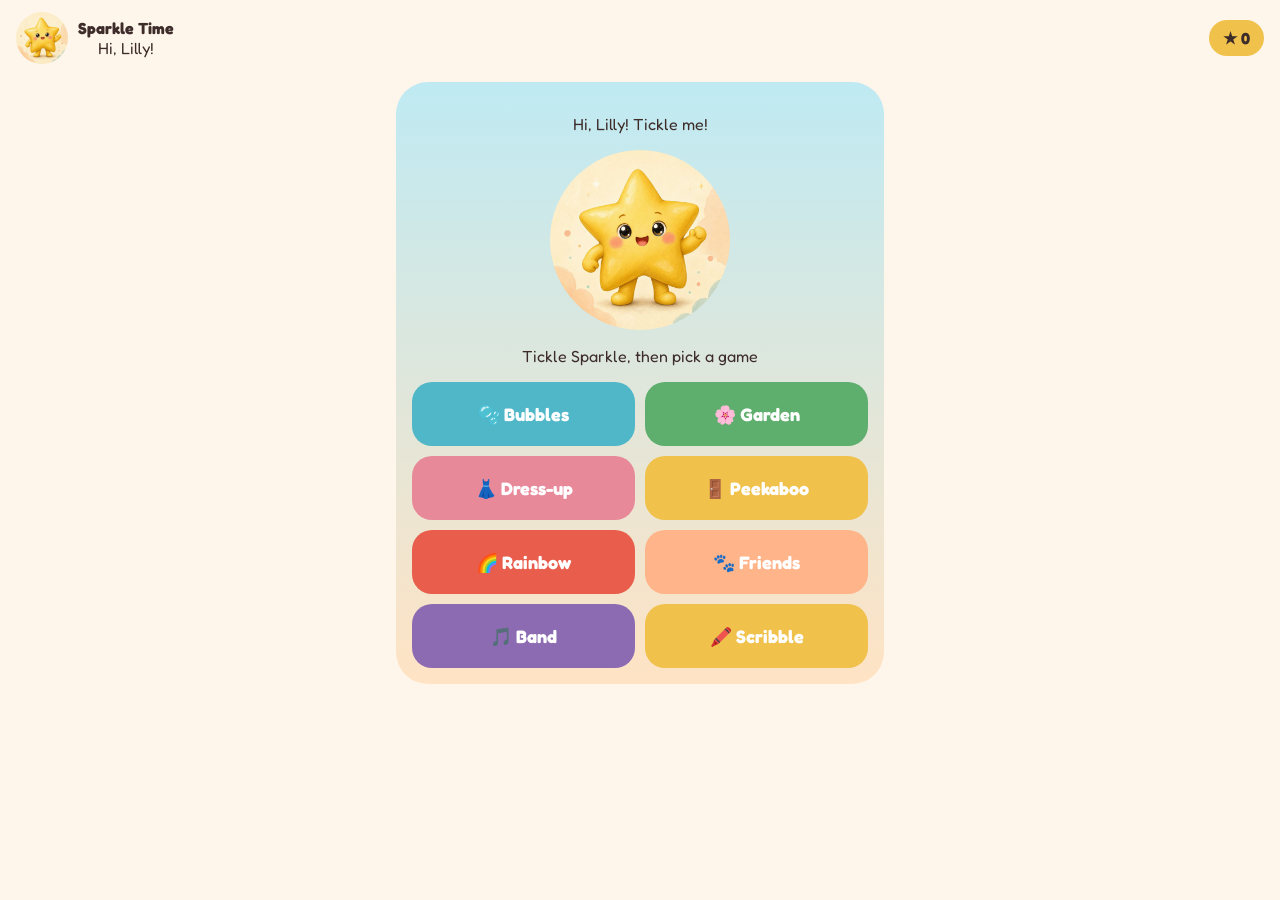
==== index.html @ 411c8e2a "Living playroom: tickle, bubbles, garden, dress-up, peekaboo" ====
<!DOCTYPE html>
<html lang="en">
<head>
  <meta charset="UTF-8" />
  <meta name="viewport" content="width=device-width, initial-scale=1, maximum-scale=1, user-scalable=no, viewport-fit=cover" />
  <meta name="apple-mobile-web-app-capable" content="yes" />
  <meta name="mobile-web-app-capable" content="yes" />
  <meta name="apple-mobile-web-app-title" content="Sparkle Time" />
  <meta name="theme-color" content="#fff6eb" />
  <link rel="apple-touch-icon" href="icon-180.png" />
  <link href="https://fonts.googleapis.com/css2?family=Fredoka:wght@600;700&display=swap" rel="stylesheet" />
  <title>Sparkle Time</title>
  <style>
    :root { --paper:#fff6eb; --ink:#3d2c2a; --muted:#8a6f68; --surface:#fffdf9; --line:#ead6c4; --sun:#f0c14b; --sky:#4fb7c8; --leaf:#5eae6d; --rose:#e8899a; --coral:#e85d4c; }
    * { box-sizing:border-box; -webkit-tap-highlight-color:transparent; }
    html,body { margin:0; min-height:100%; background:var(--paper); color:var(--ink); font-family:Fredoka,ui-rounded,sans-serif; }
    button { cursor:pointer; font:inherit; color:inherit; }
    header { display:flex; justify-content:space-between; align-items:center; padding:max(12px,env(safe-area-inset-top)) 16px 10px; }
    .brand { display:flex; gap:10px; align-items:center; border:0; background:none; padding:0; }
    .brand img { width:52px; height:52px; border-radius:50%; object-fit:cover; }
    .chip { background:var(--sun); border-radius:999px; padding:8px 14px; font-weight:700; }
    .home-btn { width:56px; height:56px; border:0; border-radius:50%; background:var(--sky); color:#fff; font-size:24px; }
    main { padding:8px 16px 28px; max-width:520px; margin:0 auto; }
    .stage { background:linear-gradient(#bfeaf3,#ffe3c4); border-radius:32px; padding:16px; text-align:center; }
    .mascot { width:180px; border-radius:50%; margin:8px auto; display:block; animation:bob 2.4s ease-in-out infinite; }
    .mascot.giggle { animation:giggle .55s ease; }
    .grid { display:grid; grid-template-columns:1fr 1fr; gap:10px; margin-top:12px; }
    .card { border:0; border-radius:20px; min-height:64px; font-weight:700; font-size:18px; color:#fff; }
    .hidden { display:none !important; }
    .bubbles { position:relative; height:62vh; background:linear-gradient(#7ec8e3,#dff4ff); border-radius:28px; overflow:hidden; }
    .bubble { position:absolute; border-radius:50%; border:0; animation:rise 7s linear forwards; }
    .garden { display:grid; grid-template-columns:repeat(3,1fr); gap:10px; background:#7cae5a; padding:14px; border-radius:28px; }
    .dirt { aspect-ratio:1; border:0; border-radius:18px; background:#6a8f42; font-size:40px; }
    .doors { display:grid; grid-template-columns:repeat(3,1fr); gap:10px; }
    .door { min-height:120px; border:0; border-radius:20px; font-weight:800; font-size:28px; background:#8b5a3c; color:#fff; }
    .palette { display:grid; grid-template-columns:repeat(4,1fr); gap:12px; }
    .swatch { aspect-ratio:1; border-radius:50%; border:6px solid #fff; }
    .friends { display:grid; grid-template-columns:repeat(3,1fr); gap:10px; }
    .friend { min-height:88px; border:0; border-radius:20px; font-weight:700; }
    .piano { display:flex; height:150px; gap:4px; }
    .pkey { flex:1; border:0; background:#fff; border-radius:0 0 12px 12px; font-weight:800; }
    .tabs { display:grid; grid-template-columns:repeat(4,1fr); gap:8px; margin-bottom:12px; }
    .tab { border:0; background:#fff; border-radius:14px; padding:10px 4px; font-weight:700; }
    .tab.on { background:var(--ink); color:#fff; }
    .drums { display:grid; grid-template-columns:1fr 1fr; gap:10px; }
    .drum { min-height:90px; border:0; border-radius:999px; font-weight:800; color:#fff; }
    canvas { width:100%; height:280px; background:#fff; border-radius:24px; touch-action:none; }
    .crayons { display:flex; flex-wrap:wrap; gap:8px; justify-content:center; margin-bottom:10px; }
    .crayon { width:40px; height:40px; border-radius:50%; border:4px solid #fff; }
    .row { display:flex; justify-content:center; gap:10px; margin-top:12px; }
    .btn { background:var(--ink); color:#fff; border:0; border-radius:16px; padding:12px 18px; font-weight:700; }
    .sheet { position:fixed; inset:0; background:#3d2c2a66; display:flex; align-items:flex-end; padding:16px; }
    .panel { background:#fff; border-radius:24px; padding:20px; width:100%; }
    @keyframes bob { 50% { transform:translateY(-10px); } }
    @keyframes giggle { 25% { transform:rotate(-8deg) scale(1.06);} 75% { transform:rotate(8deg) scale(1.06);} }
    @keyframes rise { to { transform:translateY(-70vh); opacity:.2; } }
  </style>
</head>
<body>
  <header>
    <button class="brand" id="mascotBtn"><img src="art/mascot.jpg" alt=""><div><b>Sparkle Time</b><div id="hello">Hi, Lilly!</div></div></button>
    <div style="display:flex;gap:8px;align-items:center">
      <div class="chip">★ <span id="stars">0</span></div>
      <button class="home-btn" id="homeBtn" hidden>⌂</button>
    </div>
  </header>
  <main>
    <section id="home"></section>
    <section id="play" class="hidden"><h1 id="playTitle"></h1><div id="playBody"></div></section>
  </main>
  <div id="sheet" class="sheet hidden"><div class="panel"><h2>Grown-ups</h2><label>Name<input id="nameIn" value="Lilly" /></label><label style="display:flex;justify-content:space-between;margin:12px 0">Voice <input id="voiceIn" type="checkbox" checked></label><button class="btn" id="closeSheet">Done</button></div></div>
<script>
const store = JSON.parse(localStorage.getItem("sparkle-fun")||'{"stars":0,"name":"Lilly","voice":true,"awarded":[]}');
function save(){ localStorage.setItem("sparkle-fun", JSON.stringify(store)); }
function speak(t){ if(!store.voice||!speechSynthesis) return; speechSynthesis.cancel(); const u=new SpeechSynthesisUtterance(t); u.rate=.94; u.pitch=.95; const vs=speechSynthesis.getVoices(); const v=vs.find(x=>/Daniel|en-GB|Samantha|Google/i.test(x.name+' '+x.lang)); if(v) u.voice=v; speechSynthesis.speak(u); }
function award(k){ if(store.awarded.includes(k)) return; store.awarded.push(k); store.stars++; save(); document.getElementById("stars").textContent=store.stars; }
let actx; function tone(f,d=.4,type="sine"){ try{ actx=actx||new (AudioContext||webkitAudioContext)(); if(actx.state==="suspended") actx.resume(); const o=actx.createOscillator(),g=actx.createGain(); o.type=type; o.frequency.value=f; g.gain.setValueAtTime(.25,actx.currentTime); g.gain.exponentialRampToValueAtTime(.001,actx.currentTime+d); o.connect(g); g.connect(actx.destination); o.start(); o.stop(actx.currentTime+d);}catch(e){} }
const LINES=["Hi Lilly!","That tickles!","Again, again!","I love you!","Let's play!","Whee!"];
const GAMES=[["bubbles","🫧 Bubbles","#4fb7c8"],["garden","🌸 Garden","#5eae6d"],["dress","👗 Dress-up","#e8899a"],["peek","🚪 Peekaboo","#f0c14b"],["colors","🌈 Rainbow","#e85d4c"],["animals","🐾 Friends","#ffb48a"],["music","🎵 Band","#8d6bb3"],["draw","🖍️ Scribble","#f0c14b"]];
const ANIMALS=[["Puppy","woof","🐶","#ffb48a"],["Kitty","meow","🐱","#f0c14b"],["Duck","quack","🦆","#4fb7c8"],["Bunny","hop","🐰","#e8899a"],["Froggy","ribbit","🐸","#5eae6d"],["Owl","hoo","🦉","#8d6bb3"]];
function home(){
  document.getElementById("home").classList.remove("hidden");
  document.getElementById("play").classList.add("hidden");
  document.getElementById("homeBtn").hidden=true;
  const el=document.getElementById("home");
  el.innerHTML=`<div class="stage"><p id="line">Hi, ${store.name}! Tickle me!</p><img class="mascot" id="sparkle" src="art/mascot.jpg" alt=""><p>Tickle Sparkle, then pick a game</p><div class="grid" id="menu"></div></div>`;
  document.getElementById("sparkle").onclick=()=>{
    const t=LINES[Math.floor(Math.random()*LINES.length)];
    document.getElementById("line").textContent=t; speak(t); award("tickle");
    const m=document.getElementById("sparkle"); m.classList.add("giggle"); setTimeout(()=>m.classList.remove("giggle"),550);
  };
  GAMES.forEach(([id,label,c])=>{
    const b=document.createElement("button"); b.className="card"; b.style.background=c; b.textContent=label; b.onclick=()=>open(id,label); document.getElementById("menu").appendChild(b);
  });
}
function open(id,title){
  document.getElementById("home").classList.add("hidden");
  document.getElementById("play").classList.remove("hidden");
  document.getElementById("homeBtn").hidden=false;
  document.getElementById("playTitle").textContent=title.replace(/^[^\s]+\s/,"");
  const el=document.getElementById("playBody"); el.innerHTML="";
  speak(title); builders[id](el);
}
const builders={
  bubbles(el){
    el.className="bubbles";
    const colors=["#4fb7c8","#e8899a","#f0c14b","#8d6bb3"];
    function spawn(){
      const b=document.createElement("button"); b.className="bubble";
      const s=70+Math.random()*50; b.style.width=s+"px"; b.style.height=s+"px";
      b.style.left=(8+Math.random()*75)+"%"; b.style.bottom="0";
      b.style.background=`radial-gradient(circle at 30% 30%,#fff,${colors[Math.floor(Math.random()*4)]})`;
      b.onpointerdown=()=>{tone(600+Math.random()*400,.3); speak("pop"); award("bubble"); b.remove();};
      el.appendChild(b); setTimeout(()=>b.remove(),7000);
    }
    spawn(); spawn(); const t=setInterval(spawn,900); el.dataset.t=t;
  },
  garden(el){
    el.className="garden";
    const fl=["🌸","🌼","🌷","🌺","🌻","💐"];
    for(let i=0;i<9;i++){ const b=document.createElement("button"); b.className="dirt"; b.textContent="·";
      b.onclick=()=>{ b.textContent=fl[Math.floor(Math.random()*fl.length)]; tone(360+i*30,.3); speak("A flower!"); award("g"+i); };
      el.appendChild(b); }
  },
  dress(el){
    el.style.textAlign="center";
    const hats=["🎀","👑","🎩","🌸","⭐"]; let i=0;
    el.innerHTML=`<p>Tap the hat</p><div id="hat" style="font-size:48px">🎀</div><img src="art/mascot.jpg" style="width:180px;border-radius:50%">`;
    el.querySelector("#hat").onclick=()=>{ i=(i+1)%hats.length; el.querySelector("#hat").textContent=hats[i]; speak("Ooh"); award("dress"); };
  },
  peek(el){
    el.className="doors";
    ANIMALS.forEach(([n,s,f,c])=>{
      const b=document.createElement("button"); b.className="door"; b.textContent="?";
      b.onclick=()=>{ if(b.textContent==="?"){ b.textContent=f; b.style.background=c; speak("Peekaboo! "+n+" says "+s); award("p"+n);} else { b.textContent="?"; b.style.background="#8b5a3c"; } };
      el.appendChild(b);
    });
  },
  colors(el){
    el.className="palette";
    [["Red","#e85d4c"],["Orange","#ef8a3c"],["Yellow","#f0c14b"],["Green","#5eae6d"],["Blue","#4a9fe0"],["Purple","#8d6bb3"],["Pink","#e8899a"],["White","#fff"]].forEach(([n,c])=>{
      const b=document.createElement("button"); b.className="swatch"; b.style.background=c;
      b.onclick=()=>{ speak(n+"!"); document.body.style.background=c; setTimeout(()=>document.body.style.background="",500); award("c"+n); };
      el.appendChild(b);
    });
  },
  animals(el){
    el.className="friends";
    ANIMALS.forEach(([n,s,f,c])=>{
      const b=document.createElement("button"); b.className="friend"; b.style.background=c; b.textContent=f+" "+n;
      b.onclick=()=>{ speak(n+" says "+s+"!"); award("a"+n); }; el.appendChild(b);
    });
  },
  music(el){
    const tabs=document.createElement("div"); tabs.className="tabs";
    const stage=document.createElement("div");
    function piano(){ stage.innerHTML=""; const row=document.createElement("div"); row.className="piano";
      [["C",261],["D",293],["E",329],["F",349],["G",392],["A",440],["B",493],["C",523]].forEach(([n,f])=>{
        const b=document.createElement("button"); b.className="pkey"; b.textContent=n;
        b.onpointerdown=e=>{e.preventDefault(); tone(f,.6,"triangle"); speak(n); award("piano");}; row.appendChild(b);
      }); stage.appendChild(row); }
    function drums(){ stage.innerHTML=""; const row=document.createElement("div"); row.className="drums";
      [["Boom",90,"#3d2c2a"],["Thump",140,"#e85d4c"],["Tap",280,"#f0c14b"],["Click",520,"#4fb7c8"]].forEach(([n,f,c])=>{
        const b=document.createElement("button"); b.className="drum"; b.style.background=c; b.textContent=n;
        b.onpointerdown=e=>{e.preventDefault(); tone(f,.25); speak(n); award("drum");}; row.appendChild(b);
      }); stage.appendChild(row); }
    [["Piano",piano],["Drums",drums]].forEach(([n,fn],i)=>{
      const t=document.createElement("button"); t.className="tab"+(i===0?" on":""); t.textContent=n; t.onclick=()=>{ [...tabs.children].forEach(x=>x.classList.remove("on")); t.classList.add("on"); fn(); }; tabs.appendChild(t);
    });
    el.append(tabs,stage); piano();
  },
  draw(el){
    const cray=document.createElement("div"); cray.className="crayons";
    const canvas=document.createElement("canvas");
    let color="#e85d4c";
    ["#e85d4c","#ef8a3c","#f0c14b","#5eae6d","#4fb7c8","#8d6bb3","#3d2c2a"].forEach((c,i)=>{
      const b=document.createElement("button"); b.className="crayon"; b.style.background=c; if(!i) b.style.outline="3px solid #3d2c2a";
      b.onclick=()=>{ color=c; cray.querySelectorAll(".crayon").forEach(x=>x.style.outline=""); b.style.outline="3px solid #3d2c2a"; };
      cray.appendChild(b);
    });
    el.append(cray,canvas);
    requestAnimationFrame(()=>{ const r=canvas.getBoundingClientRect(),d=devicePixelRatio||1; canvas.width=r.width*d; canvas.height=r.height*d; const ctx=canvas.getContext("2d"); ctx.setTransform(d,0,0,d,0,0); ctx.lineCap="round"; ctx.lineWidth=16;
      let draw=false,last=null;
      canvas.onpointerdown=e=>{ draw=true; last=[e.clientX-r.left,e.clientY-r.top]; award("draw"); };
      canvas.onpointermove=e=>{ if(!draw) return; const p=[e.clientX-canvas.getBoundingClientRect().left,e.clientY-canvas.getBoundingClientRect().top]; ctx.strokeStyle=color; ctx.beginPath(); ctx.moveTo(last[0],last[1]); ctx.lineTo(p[0],p[1]); ctx.stroke(); last=p; };
      canvas.onpointerup=()=>draw=false;
    });
  }
};
document.getElementById("homeBtn").onclick=()=>{ speak("Home sweet home"); home(); };
let hold;
document.getElementById("mascotBtn").onpointerdown=()=>{ hold=setTimeout(()=>{ document.getElementById("sheet").classList.remove("hidden"); },1600); };
document.getElementById("mascotBtn").onpointerup=()=>clearTimeout(hold);
document.getElementById("closeSheet").onclick=()=>{ store.name=document.getElementById("nameIn").value||"Lilly"; store.voice=document.getElementById("voiceIn").checked; save(); document.getElementById("sheet").classList.add("hidden"); home(); };
document.getElementById("stars").textContent=store.stars;
home();
speak("Hi Lilly! Tickle me!");
</script>
</body>
</html>
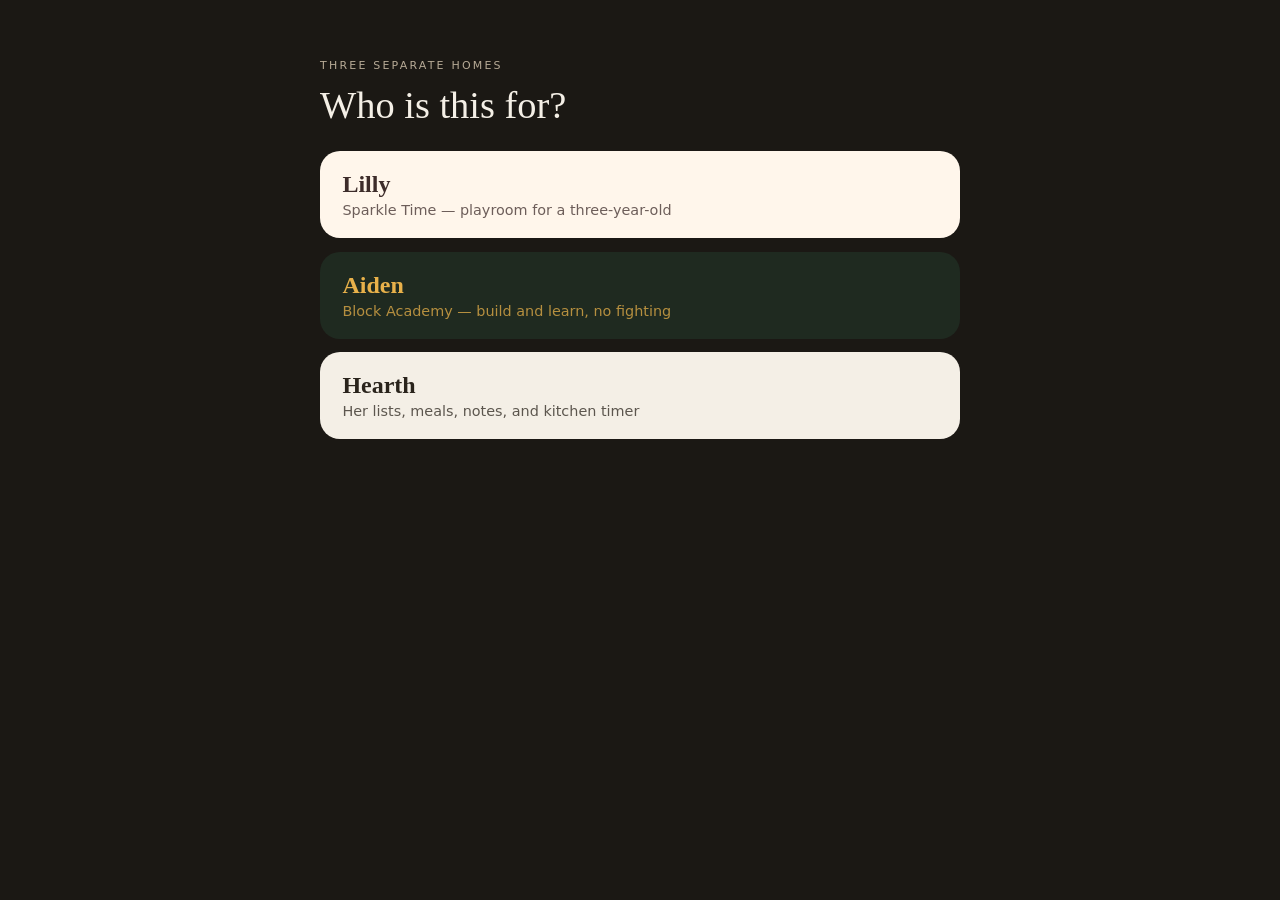
==== commit 258036e3: "Three homes: Lilly, Aiden, Hearth" ====
--- a/index.html
+++ b/index.html
@@ -2,199 +2,28 @@
 <html lang="en">
 <head>
   <meta charset="UTF-8" />
-  <meta name="viewport" content="width=device-width, initial-scale=1, maximum-scale=1, user-scalable=no, viewport-fit=cover" />
-  <meta name="apple-mobile-web-app-capable" content="yes" />
-  <meta name="mobile-web-app-capable" content="yes" />
-  <meta name="apple-mobile-web-app-title" content="Sparkle Time" />
-  <meta name="theme-color" content="#fff6eb" />
-  <link rel="apple-touch-icon" href="icon-180.png" />
-  <link href="https://fonts.googleapis.com/css2?family=Fredoka:wght@600;700&display=swap" rel="stylesheet" />
-  <title>Sparkle Time</title>
+  <meta name="viewport" content="width=device-width, initial-scale=1" />
+  <title>Family apps</title>
   <style>
-    :root { --paper:#fff6eb; --ink:#3d2c2a; --muted:#8a6f68; --surface:#fffdf9; --line:#ead6c4; --sun:#f0c14b; --sky:#4fb7c8; --leaf:#5eae6d; --rose:#e8899a; --coral:#e85d4c; }
-    * { box-sizing:border-box; -webkit-tap-highlight-color:transparent; }
-    html,body { margin:0; min-height:100%; background:var(--paper); color:var(--ink); font-family:Fredoka,ui-rounded,sans-serif; }
-    button { cursor:pointer; font:inherit; color:inherit; }
-    header { display:flex; justify-content:space-between; align-items:center; padding:max(12px,env(safe-area-inset-top)) 16px 10px; }
-    .brand { display:flex; gap:10px; align-items:center; border:0; background:none; padding:0; }
-    .brand img { width:52px; height:52px; border-radius:50%; object-fit:cover; }
-    .chip { background:var(--sun); border-radius:999px; padding:8px 14px; font-weight:700; }
-    .home-btn { width:56px; height:56px; border:0; border-radius:50%; background:var(--sky); color:#fff; font-size:24px; }
-    main { padding:8px 16px 28px; max-width:520px; margin:0 auto; }
-    .stage { background:linear-gradient(#bfeaf3,#ffe3c4); border-radius:32px; padding:16px; text-align:center; }
-    .mascot { width:180px; border-radius:50%; margin:8px auto; display:block; animation:bob 2.4s ease-in-out infinite; }
-    .mascot.giggle { animation:giggle .55s ease; }
-    .grid { display:grid; grid-template-columns:1fr 1fr; gap:10px; margin-top:12px; }
-    .card { border:0; border-radius:20px; min-height:64px; font-weight:700; font-size:18px; color:#fff; }
-    .hidden { display:none !important; }
-    .bubbles { position:relative; height:62vh; background:linear-gradient(#7ec8e3,#dff4ff); border-radius:28px; overflow:hidden; }
-    .bubble { position:absolute; border-radius:50%; border:0; animation:rise 7s linear forwards; }
-    .garden { display:grid; grid-template-columns:repeat(3,1fr); gap:10px; background:#7cae5a; padding:14px; border-radius:28px; }
-    .dirt { aspect-ratio:1; border:0; border-radius:18px; background:#6a8f42; font-size:40px; }
-    .doors { display:grid; grid-template-columns:repeat(3,1fr); gap:10px; }
-    .door { min-height:120px; border:0; border-radius:20px; font-weight:800; font-size:28px; background:#8b5a3c; color:#fff; }
-    .palette { display:grid; grid-template-columns:repeat(4,1fr); gap:12px; }
-    .swatch { aspect-ratio:1; border-radius:50%; border:6px solid #fff; }
-    .friends { display:grid; grid-template-columns:repeat(3,1fr); gap:10px; }
-    .friend { min-height:88px; border:0; border-radius:20px; font-weight:700; }
-    .piano { display:flex; height:150px; gap:4px; }
-    .pkey { flex:1; border:0; background:#fff; border-radius:0 0 12px 12px; font-weight:800; }
-    .tabs { display:grid; grid-template-columns:repeat(4,1fr); gap:8px; margin-bottom:12px; }
-    .tab { border:0; background:#fff; border-radius:14px; padding:10px 4px; font-weight:700; }
-    .tab.on { background:var(--ink); color:#fff; }
-    .drums { display:grid; grid-template-columns:1fr 1fr; gap:10px; }
-    .drum { min-height:90px; border:0; border-radius:999px; font-weight:800; color:#fff; }
-    canvas { width:100%; height:280px; background:#fff; border-radius:24px; touch-action:none; }
-    .crayons { display:flex; flex-wrap:wrap; gap:8px; justify-content:center; margin-bottom:10px; }
-    .crayon { width:40px; height:40px; border-radius:50%; border:4px solid #fff; }
-    .row { display:flex; justify-content:center; gap:10px; margin-top:12px; }
-    .btn { background:var(--ink); color:#fff; border:0; border-radius:16px; padding:12px 18px; font-weight:700; }
-    .sheet { position:fixed; inset:0; background:#3d2c2a66; display:flex; align-items:flex-end; padding:16px; }
-    .panel { background:#fff; border-radius:24px; padding:20px; width:100%; }
-    @keyframes bob { 50% { transform:translateY(-10px); } }
-    @keyframes giggle { 25% { transform:rotate(-8deg) scale(1.06);} 75% { transform:rotate(8deg) scale(1.06);} }
-    @keyframes rise { to { transform:translateY(-70vh); opacity:.2; } }
+    body { margin:0; min-height:100dvh; background:#1b1814; color:#f4efe6; font-family:Georgia,serif; }
+    main { max-width:40rem; margin:0 auto; padding:3rem 1.25rem; }
+    p.k { letter-spacing:.2em; text-transform:uppercase; font-family:system-ui; font-size:11px; color:#b7aa96; }
+    h1 { font-weight:500; font-size:2.4rem; margin:.3rem 0 1.5rem; }
+    a { display:block; text-decoration:none; color:inherit; border-radius:20px; padding:1.25rem 1.4rem; margin:0 0 .85rem; }
+    a.lilly { background:#fff6eb; color:#3d2c2a; }
+    a.aiden { background:#1f2a20; color:#e8b14a; }
+    a.hearth { background:#f4efe6; color:#2a241c; }
+    strong { display:block; font-size:1.5rem; }
+    span { display:block; margin-top:.25rem; font-family:system-ui; font-size:.9rem; opacity:.75; }
   </style>
 </head>
 <body>
-  <header>
-    <button class="brand" id="mascotBtn"><img src="art/mascot.jpg" alt=""><div><b>Sparkle Time</b><div id="hello">Hi, Lilly!</div></div></button>
-    <div style="display:flex;gap:8px;align-items:center">
-      <div class="chip">★ <span id="stars">0</span></div>
-      <button class="home-btn" id="homeBtn" hidden>⌂</button>
-    </div>
-  </header>
   <main>
-    <section id="home"></section>
-    <section id="play" class="hidden"><h1 id="playTitle"></h1><div id="playBody"></div></section>
+    <p class="k">Three separate homes</p>
+    <h1>Who is this for?</h1>
+    <a class="lilly" href="lilly/"><strong>Lilly</strong><span>Sparkle Time — playroom for a three-year-old</span></a>
+    <a class="aiden" href="aiden/"><strong>Aiden</strong><span>Block Academy — build and learn, no fighting</span></a>
+    <a class="hearth" href="hearth/"><strong>Hearth</strong><span>Her lists, meals, notes, and kitchen timer</span></a>
   </main>
-  <div id="sheet" class="sheet hidden"><div class="panel"><h2>Grown-ups</h2><label>Name<input id="nameIn" value="Lilly" /></label><label style="display:flex;justify-content:space-between;margin:12px 0">Voice <input id="voiceIn" type="checkbox" checked></label><button class="btn" id="closeSheet">Done</button></div></div>
-<script>
-const store = JSON.parse(localStorage.getItem("sparkle-fun")||'{"stars":0,"name":"Lilly","voice":true,"awarded":[]}');
-function save(){ localStorage.setItem("sparkle-fun", JSON.stringify(store)); }
-function speak(t){ if(!store.voice||!speechSynthesis) return; speechSynthesis.cancel(); const u=new SpeechSynthesisUtterance(t); u.rate=.94; u.pitch=.95; const vs=speechSynthesis.getVoices(); const v=vs.find(x=>/Daniel|en-GB|Samantha|Google/i.test(x.name+' '+x.lang)); if(v) u.voice=v; speechSynthesis.speak(u); }
-function award(k){ if(store.awarded.includes(k)) return; store.awarded.push(k); store.stars++; save(); document.getElementById("stars").textContent=store.stars; }
-let actx; function tone(f,d=.4,type="sine"){ try{ actx=actx||new (AudioContext||webkitAudioContext)(); if(actx.state==="suspended") actx.resume(); const o=actx.createOscillator(),g=actx.createGain(); o.type=type; o.frequency.value=f; g.gain.setValueAtTime(.25,actx.currentTime); g.gain.exponentialRampToValueAtTime(.001,actx.currentTime+d); o.connect(g); g.connect(actx.destination); o.start(); o.stop(actx.currentTime+d);}catch(e){} }
-const LINES=["Hi Lilly!","That tickles!","Again, again!","I love you!","Let's play!","Whee!"];
-const GAMES=[["bubbles","🫧 Bubbles","#4fb7c8"],["garden","🌸 Garden","#5eae6d"],["dress","👗 Dress-up","#e8899a"],["peek","🚪 Peekaboo","#f0c14b"],["colors","🌈 Rainbow","#e85d4c"],["animals","🐾 Friends","#ffb48a"],["music","🎵 Band","#8d6bb3"],["draw","🖍️ Scribble","#f0c14b"]];
-const ANIMALS=[["Puppy","woof","🐶","#ffb48a"],["Kitty","meow","🐱","#f0c14b"],["Duck","quack","🦆","#4fb7c8"],["Bunny","hop","🐰","#e8899a"],["Froggy","ribbit","🐸","#5eae6d"],["Owl","hoo","🦉","#8d6bb3"]];
-function home(){
-  document.getElementById("home").classList.remove("hidden");
-  document.getElementById("play").classList.add("hidden");
-  document.getElementById("homeBtn").hidden=true;
-  const el=document.getElementById("home");
-  el.innerHTML=`<div class="stage"><p id="line">Hi, ${store.name}! Tickle me!</p><img class="mascot" id="sparkle" src="art/mascot.jpg" alt=""><p>Tickle Sparkle, then pick a game</p><div class="grid" id="menu"></div></div>`;
-  document.getElementById("sparkle").onclick=()=>{
-    const t=LINES[Math.floor(Math.random()*LINES.length)];
-    document.getElementById("line").textContent=t; speak(t); award("tickle");
-    const m=document.getElementById("sparkle"); m.classList.add("giggle"); setTimeout(()=>m.classList.remove("giggle"),550);
-  };
-  GAMES.forEach(([id,label,c])=>{
-    const b=document.createElement("button"); b.className="card"; b.style.background=c; b.textContent=label; b.onclick=()=>open(id,label); document.getElementById("menu").appendChild(b);
-  });
-}
-function open(id,title){
-  document.getElementById("home").classList.add("hidden");
-  document.getElementById("play").classList.remove("hidden");
-  document.getElementById("homeBtn").hidden=false;
-  document.getElementById("playTitle").textContent=title.replace(/^[^\s]+\s/,"");
-  const el=document.getElementById("playBody"); el.innerHTML="";
-  speak(title); builders[id](el);
-}
-const builders={
-  bubbles(el){
-    el.className="bubbles";
-    const colors=["#4fb7c8","#e8899a","#f0c14b","#8d6bb3"];
-    function spawn(){
-      const b=document.createElement("button"); b.className="bubble";
-      const s=70+Math.random()*50; b.style.width=s+"px"; b.style.height=s+"px";
-      b.style.left=(8+Math.random()*75)+"%"; b.style.bottom="0";
-      b.style.background=`radial-gradient(circle at 30% 30%,#fff,${colors[Math.floor(Math.random()*4)]})`;
-      b.onpointerdown=()=>{tone(600+Math.random()*400,.3); speak("pop"); award("bubble"); b.remove();};
-      el.appendChild(b); setTimeout(()=>b.remove(),7000);
-    }
-    spawn(); spawn(); const t=setInterval(spawn,900); el.dataset.t=t;
-  },
-  garden(el){
-    el.className="garden";
-    const fl=["🌸","🌼","🌷","🌺","🌻","💐"];
-    for(let i=0;i<9;i++){ const b=document.createElement("button"); b.className="dirt"; b.textContent="·";
-      b.onclick=()=>{ b.textContent=fl[Math.floor(Math.random()*fl.length)]; tone(360+i*30,.3); speak("A flower!"); award("g"+i); };
-      el.appendChild(b); }
-  },
-  dress(el){
-    el.style.textAlign="center";
-    const hats=["🎀","👑","🎩","🌸","⭐"]; let i=0;
-    el.innerHTML=`<p>Tap the hat</p><div id="hat" style="font-size:48px">🎀</div><img src="art/mascot.jpg" style="width:180px;border-radius:50%">`;
-    el.querySelector("#hat").onclick=()=>{ i=(i+1)%hats.length; el.querySelector("#hat").textContent=hats[i]; speak("Ooh"); award("dress"); };
-  },
-  peek(el){
-    el.className="doors";
-    ANIMALS.forEach(([n,s,f,c])=>{
-      const b=document.createElement("button"); b.className="door"; b.textContent="?";
-      b.onclick=()=>{ if(b.textContent==="?"){ b.textContent=f; b.style.background=c; speak("Peekaboo! "+n+" says "+s); award("p"+n);} else { b.textContent="?"; b.style.background="#8b5a3c"; } };
-      el.appendChild(b);
-    });
-  },
-  colors(el){
-    el.className="palette";
-    [["Red","#e85d4c"],["Orange","#ef8a3c"],["Yellow","#f0c14b"],["Green","#5eae6d"],["Blue","#4a9fe0"],["Purple","#8d6bb3"],["Pink","#e8899a"],["White","#fff"]].forEach(([n,c])=>{
-      const b=document.createElement("button"); b.className="swatch"; b.style.background=c;
-      b.onclick=()=>{ speak(n+"!"); document.body.style.background=c; setTimeout(()=>document.body.style.background="",500); award("c"+n); };
-      el.appendChild(b);
-    });
-  },
-  animals(el){
-    el.className="friends";
-    ANIMALS.forEach(([n,s,f,c])=>{
-      const b=document.createElement("button"); b.className="friend"; b.style.background=c; b.textContent=f+" "+n;
-      b.onclick=()=>{ speak(n+" says "+s+"!"); award("a"+n); }; el.appendChild(b);
-    });
-  },
-  music(el){
-    const tabs=document.createElement("div"); tabs.className="tabs";
-    const stage=document.createElement("div");
-    function piano(){ stage.innerHTML=""; const row=document.createElement("div"); row.className="piano";
-      [["C",261],["D",293],["E",329],["F",349],["G",392],["A",440],["B",493],["C",523]].forEach(([n,f])=>{
-        const b=document.createElement("button"); b.className="pkey"; b.textContent=n;
-        b.onpointerdown=e=>{e.preventDefault(); tone(f,.6,"triangle"); speak(n); award("piano");}; row.appendChild(b);
-      }); stage.appendChild(row); }
-    function drums(){ stage.innerHTML=""; const row=document.createElement("div"); row.className="drums";
-      [["Boom",90,"#3d2c2a"],["Thump",140,"#e85d4c"],["Tap",280,"#f0c14b"],["Click",520,"#4fb7c8"]].forEach(([n,f,c])=>{
-        const b=document.createElement("button"); b.className="drum"; b.style.background=c; b.textContent=n;
-        b.onpointerdown=e=>{e.preventDefault(); tone(f,.25); speak(n); award("drum");}; row.appendChild(b);
-      }); stage.appendChild(row); }
-    [["Piano",piano],["Drums",drums]].forEach(([n,fn],i)=>{
-      const t=document.createElement("button"); t.className="tab"+(i===0?" on":""); t.textContent=n; t.onclick=()=>{ [...tabs.children].forEach(x=>x.classList.remove("on")); t.classList.add("on"); fn(); }; tabs.appendChild(t);
-    });
-    el.append(tabs,stage); piano();
-  },
-  draw(el){
-    const cray=document.createElement("div"); cray.className="crayons";
-    const canvas=document.createElement("canvas");
-    let color="#e85d4c";
-    ["#e85d4c","#ef8a3c","#f0c14b","#5eae6d","#4fb7c8","#8d6bb3","#3d2c2a"].forEach((c,i)=>{
-      const b=document.createElement("button"); b.className="crayon"; b.style.background=c; if(!i) b.style.outline="3px solid #3d2c2a";
-      b.onclick=()=>{ color=c; cray.querySelectorAll(".crayon").forEach(x=>x.style.outline=""); b.style.outline="3px solid #3d2c2a"; };
-      cray.appendChild(b);
-    });
-    el.append(cray,canvas);
-    requestAnimationFrame(()=>{ const r=canvas.getBoundingClientRect(),d=devicePixelRatio||1; canvas.width=r.width*d; canvas.height=r.height*d; const ctx=canvas.getContext("2d"); ctx.setTransform(d,0,0,d,0,0); ctx.lineCap="round"; ctx.lineWidth=16;
-      let draw=false,last=null;
-      canvas.onpointerdown=e=>{ draw=true; last=[e.clientX-r.left,e.clientY-r.top]; award("draw"); };
-      canvas.onpointermove=e=>{ if(!draw) return; const p=[e.clientX-canvas.getBoundingClientRect().left,e.clientY-canvas.getBoundingClientRect().top]; ctx.strokeStyle=color; ctx.beginPath(); ctx.moveTo(last[0],last[1]); ctx.lineTo(p[0],p[1]); ctx.stroke(); last=p; };
-      canvas.onpointerup=()=>draw=false;
-    });
-  }
-};
-document.getElementById("homeBtn").onclick=()=>{ speak("Home sweet home"); home(); };
-let hold;
-document.getElementById("mascotBtn").onpointerdown=()=>{ hold=setTimeout(()=>{ document.getElementById("sheet").classList.remove("hidden"); },1600); };
-document.getElementById("mascotBtn").onpointerup=()=>clearTimeout(hold);
-document.getElementById("closeSheet").onclick=()=>{ store.name=document.getElementById("nameIn").value||"Lilly"; store.voice=document.getElementById("voiceIn").checked; save(); document.getElementById("sheet").classList.add("hidden"); home(); };
-document.getElementById("stars").textContent=store.stars;
-home();
-speak("Hi Lilly! Tickle me!");
-</script>
 </body>
 </html>
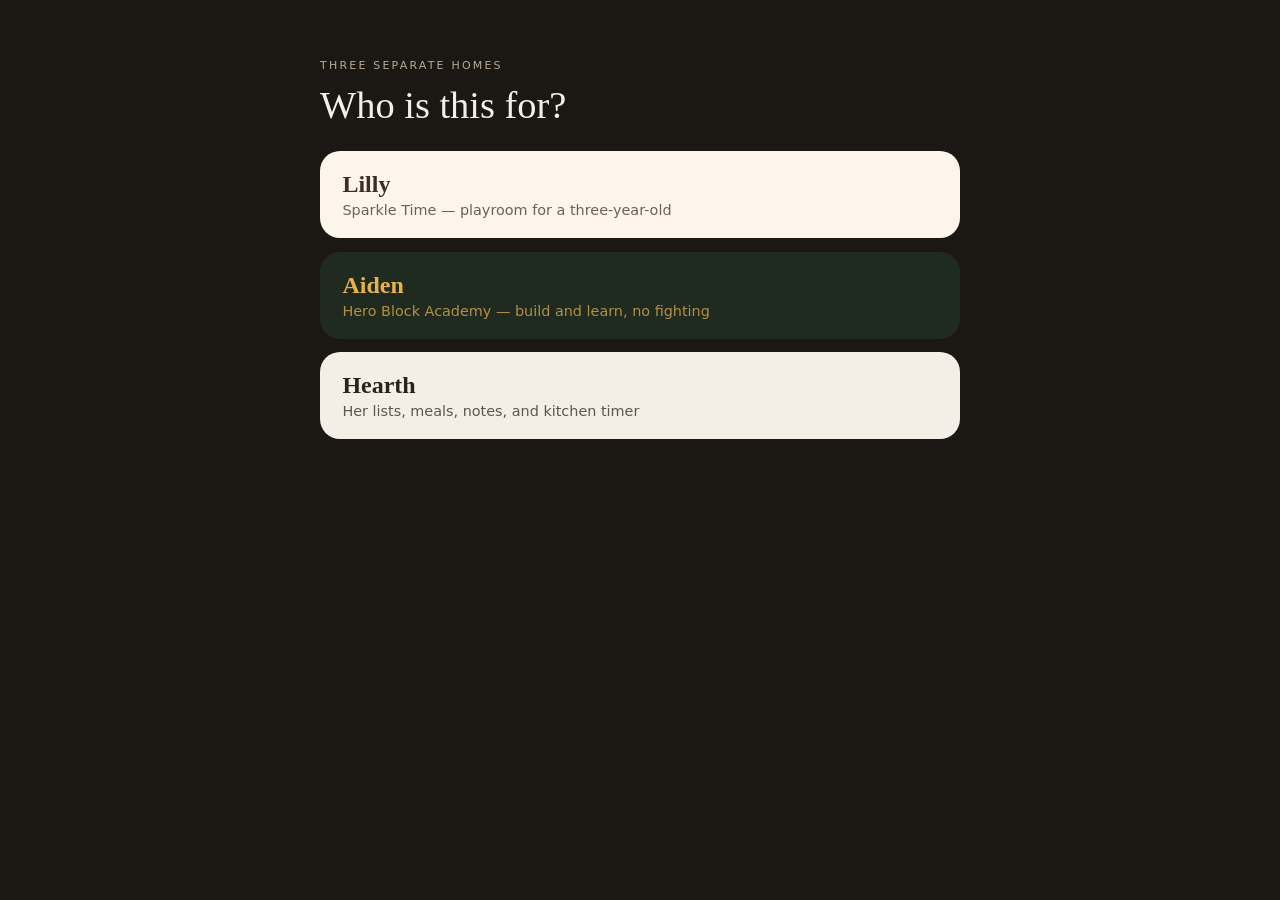
==== commit 52a47734: "Restore Hero Block Academy name for Aiden" ====
--- a/index.html
+++ b/index.html
@@ -22,7 +22,7 @@
     <p class="k">Three separate homes</p>
     <h1>Who is this for?</h1>
     <a class="lilly" href="lilly/"><strong>Lilly</strong><span>Sparkle Time — playroom for a three-year-old</span></a>
-    <a class="aiden" href="aiden/"><strong>Aiden</strong><span>Block Academy — build and learn, no fighting</span></a>
+    <a class="aiden" href="aiden/"><strong>Aiden</strong><span>Hero Block Academy — build and learn, no fighting</span></a>
     <a class="hearth" href="hearth/"><strong>Hearth</strong><span>Her lists, meals, notes, and kitchen timer</span></a>
   </main>
 </body>
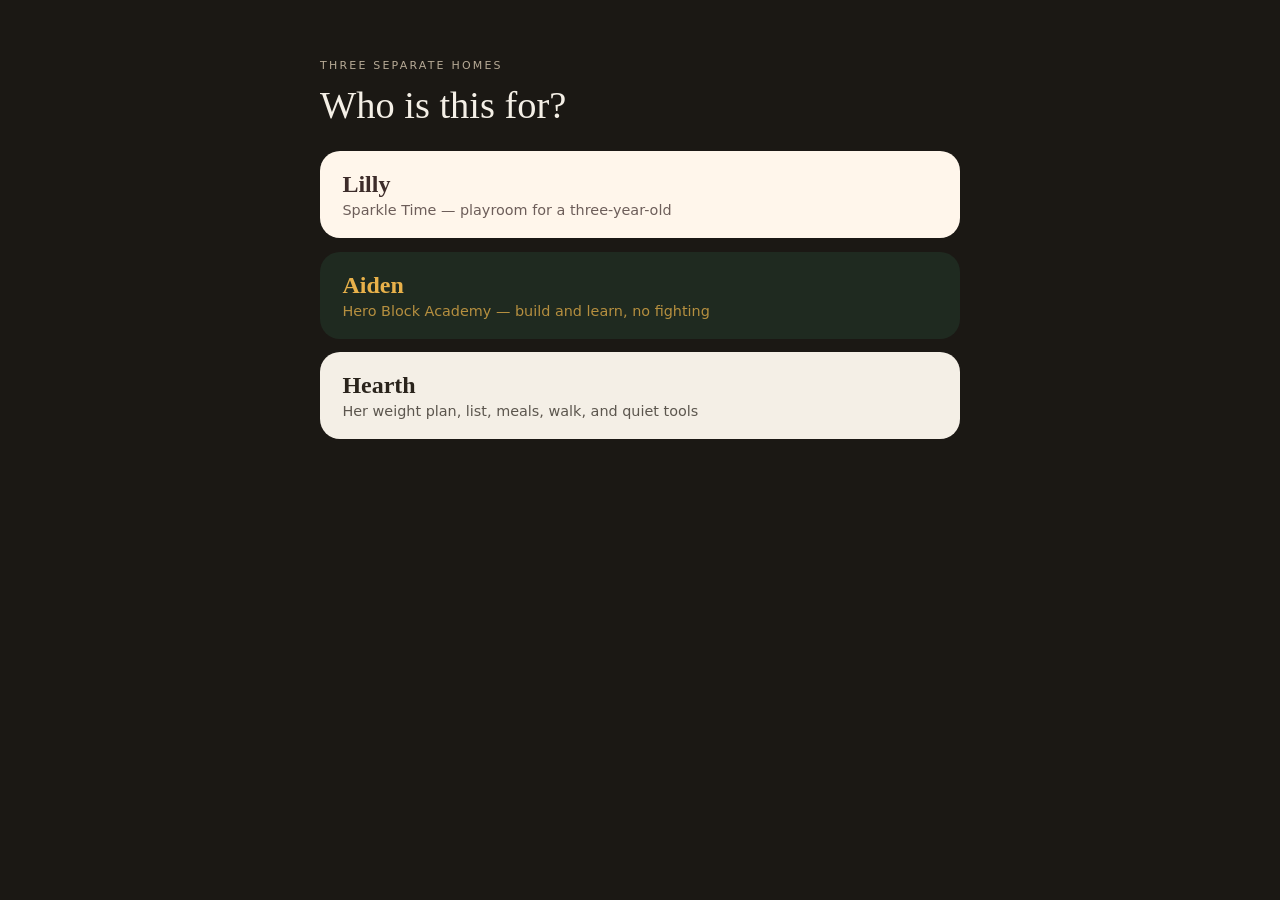
==== commit 7b2c97dd: "Hearth: clinical Balance plan plus daily apps" ====
--- a/index.html
+++ b/index.html
@@ -23,7 +23,7 @@
     <h1>Who is this for?</h1>
     <a class="lilly" href="lilly/"><strong>Lilly</strong><span>Sparkle Time — playroom for a three-year-old</span></a>
     <a class="aiden" href="aiden/"><strong>Aiden</strong><span>Hero Block Academy — build and learn, no fighting</span></a>
-    <a class="hearth" href="hearth/"><strong>Hearth</strong><span>Her lists, meals, notes, and kitchen timer</span></a>
+    <a class="hearth" href="hearth/"><strong>Hearth</strong><span>Her weight plan, list, meals, walk, and quiet tools</span></a>
   </main>
 </body>
 </html>
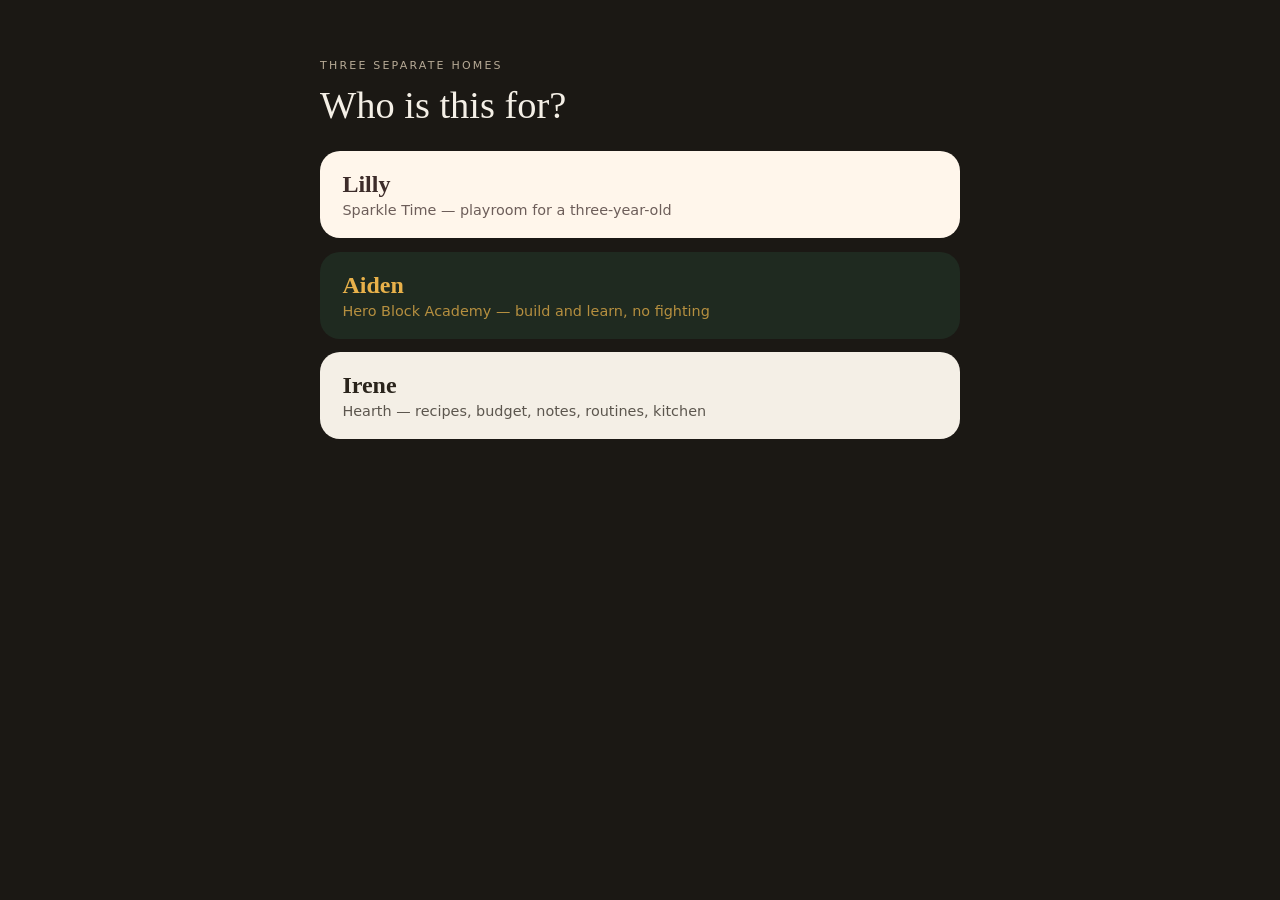
==== commit 9f2c3cc0: "Irene: recipes, budget, notes, routines, kitchen" ====
--- a/index.html
+++ b/index.html
@@ -23,7 +23,7 @@
     <h1>Who is this for?</h1>
     <a class="lilly" href="lilly/"><strong>Lilly</strong><span>Sparkle Time — playroom for a three-year-old</span></a>
     <a class="aiden" href="aiden/"><strong>Aiden</strong><span>Hero Block Academy — build and learn, no fighting</span></a>
-    <a class="hearth" href="hearth/"><strong>Hearth</strong><span>Her weight plan, list, meals, walk, and quiet tools</span></a>
+    <a class="hearth" href="hearth/"><strong>Irene</strong><span>Hearth — recipes, budget, notes, routines, kitchen</span></a>
   </main>
 </body>
 </html>
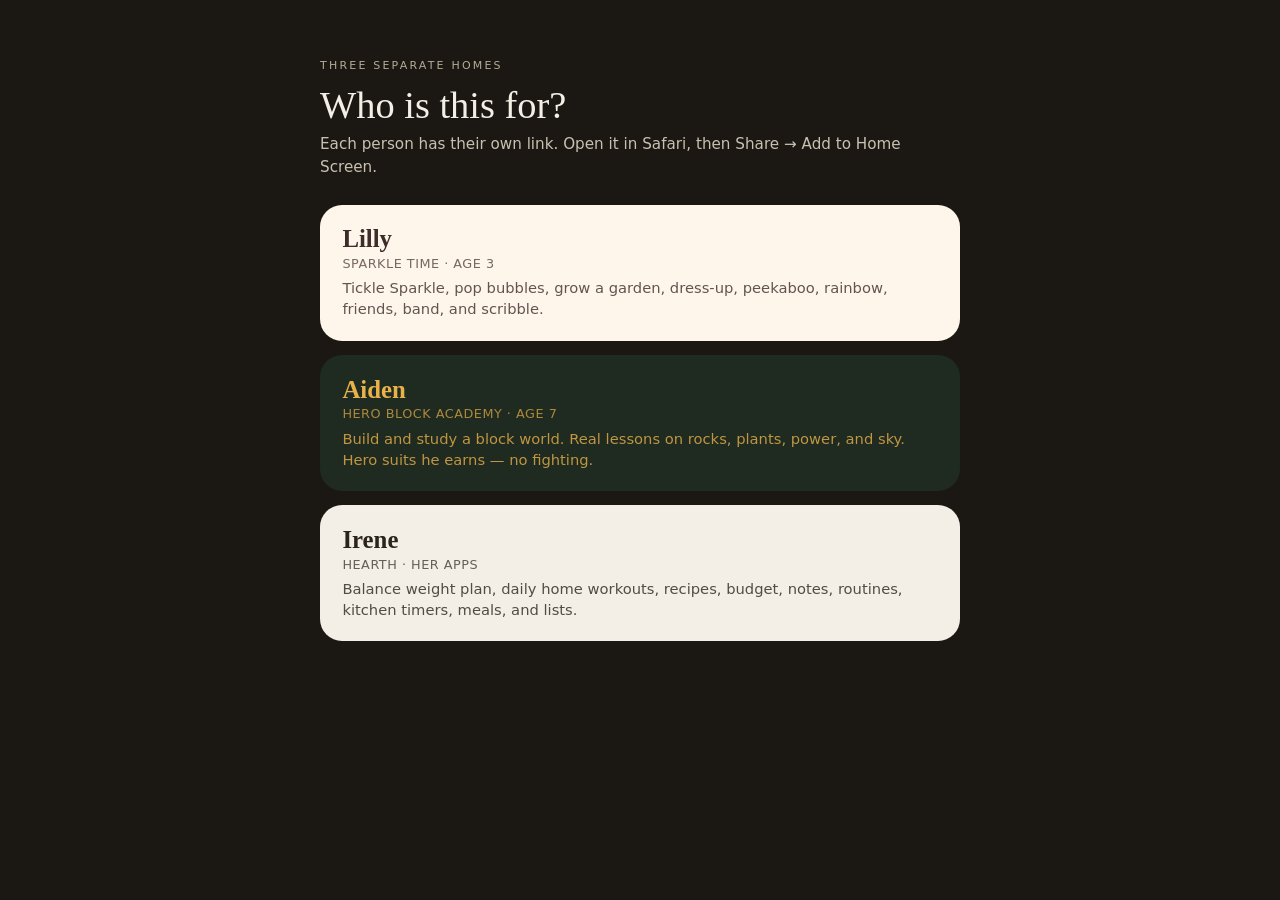
==== commit 56025c0c: "Finish Lilly, Aiden, and Irene homes" ====
--- a/index.html
+++ b/index.html
@@ -2,28 +2,44 @@
 <html lang="en">
 <head>
   <meta charset="UTF-8" />
-  <meta name="viewport" content="width=device-width, initial-scale=1" />
+  <meta name="viewport" content="width=device-width, initial-scale=1, viewport-fit=cover" />
+  <meta name="theme-color" content="#1b1814" />
   <title>Family apps</title>
   <style>
     body { margin:0; min-height:100dvh; background:#1b1814; color:#f4efe6; font-family:Georgia,serif; }
-    main { max-width:40rem; margin:0 auto; padding:3rem 1.25rem; }
+    main { max-width:40rem; margin:0 auto; padding:3rem 1.25rem 4rem; }
     p.k { letter-spacing:.2em; text-transform:uppercase; font-family:system-ui; font-size:11px; color:#b7aa96; }
-    h1 { font-weight:500; font-size:2.4rem; margin:.3rem 0 1.5rem; }
-    a { display:block; text-decoration:none; color:inherit; border-radius:20px; padding:1.25rem 1.4rem; margin:0 0 .85rem; }
+    h1 { font-weight:500; font-size:2.4rem; margin:.3rem 0 .4rem; }
+    .lead { font-family:system-ui; font-size:.95rem; line-height:1.5; color:#c9c0b0; margin:0 0 1.6rem; }
+    a { display:block; text-decoration:none; color:inherit; border-radius:22px; padding:1.3rem 1.4rem; margin:0 0 .9rem; }
     a.lilly { background:#fff6eb; color:#3d2c2a; }
     a.aiden { background:#1f2a20; color:#e8b14a; }
     a.hearth { background:#f4efe6; color:#2a241c; }
-    strong { display:block; font-size:1.5rem; }
-    span { display:block; margin-top:.25rem; font-family:system-ui; font-size:.9rem; opacity:.75; }
+    strong { display:block; font-size:1.55rem; }
+    em { display:block; margin-top:.15rem; font-style:normal; font-family:system-ui; font-size:.8rem; letter-spacing:.04em; text-transform:uppercase; opacity:.7; }
+    span { display:block; margin-top:.4rem; font-family:system-ui; font-size:.92rem; line-height:1.45; opacity:.8; }
   </style>
 </head>
 <body>
   <main>
     <p class="k">Three separate homes</p>
     <h1>Who is this for?</h1>
-    <a class="lilly" href="lilly/"><strong>Lilly</strong><span>Sparkle Time — playroom for a three-year-old</span></a>
-    <a class="aiden" href="aiden/"><strong>Aiden</strong><span>Hero Block Academy — build and learn, no fighting</span></a>
-    <a class="hearth" href="hearth/"><strong>Irene</strong><span>Hearth — recipes, budget, notes, routines, kitchen</span></a>
+    <p class="lead">Each person has their own link. Open it in Safari, then Share → Add to Home Screen.</p>
+    <a class="lilly" href="lilly/">
+      <strong>Lilly</strong>
+      <em>Sparkle Time · age 3</em>
+      <span>Tickle Sparkle, pop bubbles, grow a garden, dress-up, peekaboo, rainbow, friends, band, and scribble.</span>
+    </a>
+    <a class="aiden" href="aiden/">
+      <strong>Aiden</strong>
+      <em>Hero Block Academy · age 7</em>
+      <span>Build and study a block world. Real lessons on rocks, plants, power, and sky. Hero suits he earns — no fighting.</span>
+    </a>
+    <a class="hearth" href="hearth/">
+      <strong>Irene</strong>
+      <em>Hearth · her apps</em>
+      <span>Balance weight plan, daily home workouts, recipes, budget, notes, routines, kitchen timers, meals, and lists.</span>
+    </a>
   </main>
 </body>
 </html>
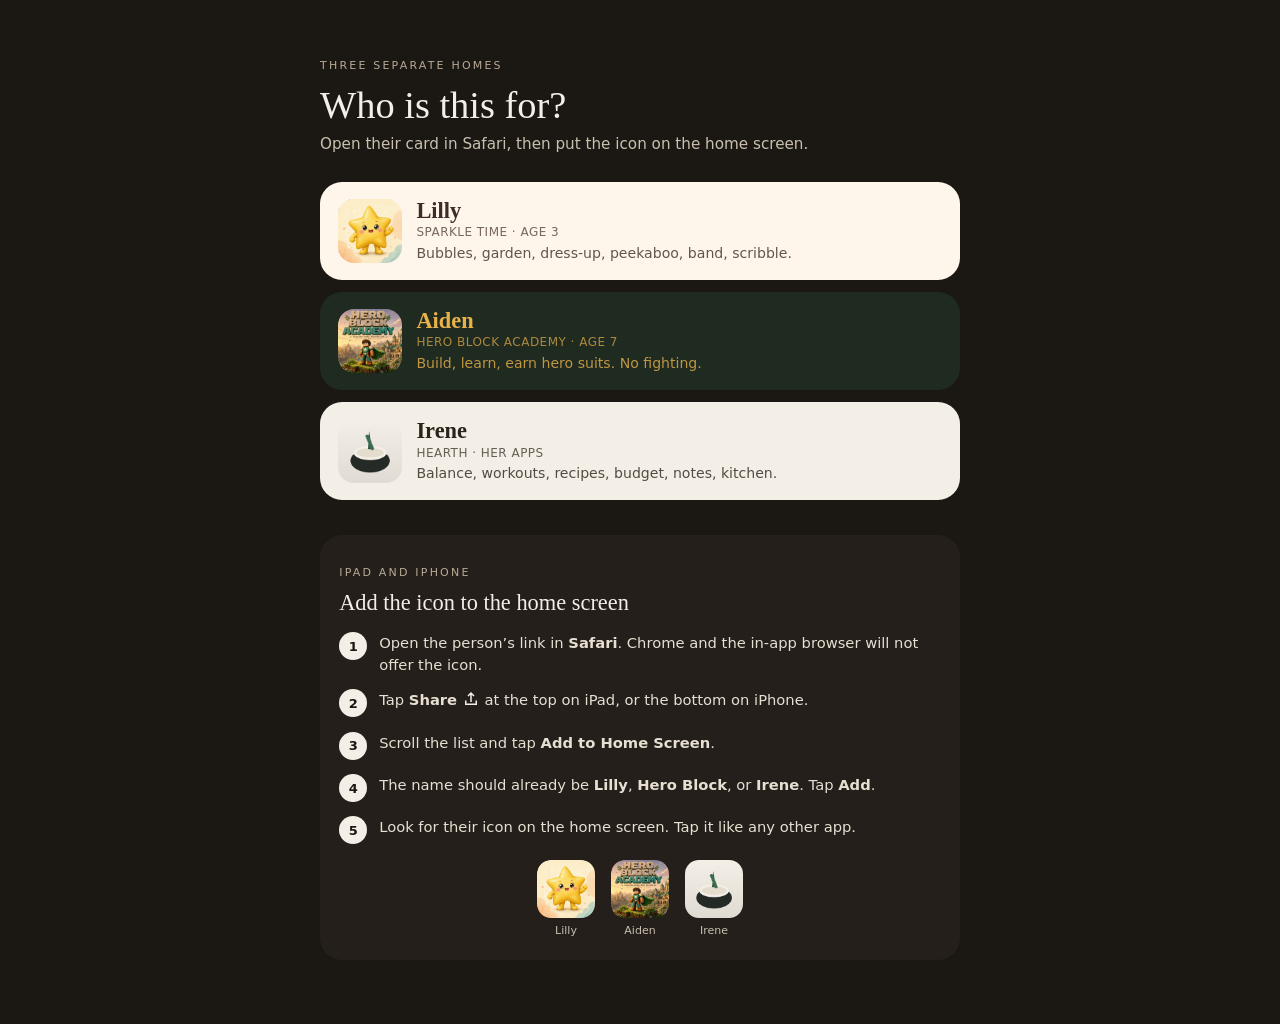
==== commit c37c8f67: "Polish Lilly, Aiden, and Irene as three finished homes" ====
--- a/index.html
+++ b/index.html
@@ -11,35 +11,98 @@
     p.k { letter-spacing:.2em; text-transform:uppercase; font-family:system-ui; font-size:11px; color:#b7aa96; }
     h1 { font-weight:500; font-size:2.4rem; margin:.3rem 0 .4rem; }
     .lead { font-family:system-ui; font-size:.95rem; line-height:1.5; color:#c9c0b0; margin:0 0 1.6rem; }
-    a { display:block; text-decoration:none; color:inherit; border-radius:22px; padding:1.3rem 1.4rem; margin:0 0 .9rem; }
+    a.card { display:flex; gap:14px; align-items:center; text-decoration:none; color:inherit; border-radius:22px; padding:1rem 1.15rem; margin:0 0 .75rem; }
     a.lilly { background:#fff6eb; color:#3d2c2a; }
     a.aiden { background:#1f2a20; color:#e8b14a; }
     a.hearth { background:#f4efe6; color:#2a241c; }
-    strong { display:block; font-size:1.55rem; }
-    em { display:block; margin-top:.15rem; font-style:normal; font-family:system-ui; font-size:.8rem; letter-spacing:.04em; text-transform:uppercase; opacity:.7; }
-    span { display:block; margin-top:.4rem; font-family:system-ui; font-size:.92rem; line-height:1.45; opacity:.8; }
+    .icon { width:64px; height:64px; border-radius:16px; object-fit:cover; flex:0 0 64px; }
+    strong { display:block; font-size:1.4rem; }
+    em { display:block; margin-top:.1rem; font-style:normal; font-family:system-ui; font-size:.75rem; letter-spacing:.04em; text-transform:uppercase; opacity:.7; }
+    .card span { display:block; margin-top:.3rem; font-family:system-ui; font-size:.88rem; line-height:1.4; opacity:.8; }
+    .guide { margin-top:2.2rem; background:#241f1a; border-radius:22px; padding:1.25rem 1.2rem 1.4rem; }
+    .guide h2 { font-weight:500; font-size:1.4rem; margin:.2rem 0 1rem; }
+    .step { display:flex; gap:12px; margin:0 0 .9rem; font-family:system-ui; }
+    .num { flex:0 0 28px; height:28px; border-radius:50%; background:#f4efe6; color:#1b1814; display:grid; place-items:center; font-size:13px; font-weight:700; }
+    .step p { margin:0; font-size:.92rem; line-height:1.45; color:#e7dfd2; }
+    .step b { font-weight:700; }
+    .share { display:inline-block; width:18px; height:18px; vertical-align:-3px; }
+    .dock { display:flex; gap:16px; justify-content:center; margin-top:1rem; }
+    .dock figure { margin:0; text-align:center; font-family:system-ui; font-size:11px; color:#c9c0b0; }
+    .dock img { width:58px; height:58px; border-radius:14px; display:block; margin:0 auto 6px; }
   </style>
 </head>
 <body>
   <main>
     <p class="k">Three separate homes</p>
     <h1>Who is this for?</h1>
-    <p class="lead">Each person has their own link. Open it in Safari, then Share → Add to Home Screen.</p>
-    <a class="lilly" href="lilly/">
-      <strong>Lilly</strong>
-      <em>Sparkle Time · age 3</em>
-      <span>Tickle Sparkle, pop bubbles, grow a garden, dress-up, peekaboo, rainbow, friends, band, and scribble.</span>
+    <p class="lead">Open their card in Safari, then put the icon on the home screen.</p>
+
+    <a class="card lilly" href="lilly/">
+      <img class="icon" src="icons/lilly-180.png" alt="" />
+      <div>
+        <strong>Lilly</strong>
+        <em>Sparkle Time · age 3</em>
+        <span>Bubbles, garden, dress-up, peekaboo, band, scribble.</span>
+      </div>
     </a>
-    <a class="aiden" href="aiden/">
-      <strong>Aiden</strong>
-      <em>Hero Block Academy · age 7</em>
-      <span>Build and study a block world. Real lessons on rocks, plants, power, and sky. Hero suits he earns — no fighting.</span>
+    <a class="card aiden" href="aiden/">
+      <img class="icon" src="icons/aiden-180.png" alt="" />
+      <div>
+        <strong>Aiden</strong>
+        <em>Hero Block Academy · age 7</em>
+        <span>Build, learn, earn hero suits. No fighting.</span>
+      </div>
     </a>
-    <a class="hearth" href="hearth/">
-      <strong>Irene</strong>
-      <em>Hearth · her apps</em>
-      <span>Balance weight plan, daily home workouts, recipes, budget, notes, routines, kitchen timers, meals, and lists.</span>
+    <a class="card hearth" href="hearth/">
+      <img class="icon" src="icons/irene-180.png" alt="" />
+      <div>
+        <strong>Irene</strong>
+        <em>Hearth · her apps</em>
+        <span>Balance, workouts, recipes, budget, notes, kitchen.</span>
+      </div>
     </a>
+
+    <section class="guide" id="homescreen">
+      <p class="k">iPad and iPhone</p>
+      <h2>Add the icon to the home screen</h2>
+      <div class="step">
+        <div class="num">1</div>
+        <p>Open the person’s link in <b>Safari</b>. Chrome and the in-app browser will not offer the icon.</p>
+      </div>
+      <div class="step">
+        <div class="num">2</div>
+        <p>Tap <b>Share</b>
+          <svg class="share" viewBox="0 0 24 24" fill="none" stroke="#f4efe6" stroke-width="2"><path d="M12 16V4M8 8l4-4 4 4"/><path d="M5 14v5h14v-5"/></svg>
+          at the top on iPad, or the bottom on iPhone.
+        </p>
+      </div>
+      <div class="step">
+        <div class="num">3</div>
+        <p>Scroll the list and tap <b>Add to Home Screen</b>.</p>
+      </div>
+      <div class="step">
+        <div class="num">4</div>
+        <p>The name should already be <b>Lilly</b>, <b>Hero Block</b>, or <b>Irene</b>. Tap <b>Add</b>.</p>
+      </div>
+      <div class="step">
+        <div class="num">5</div>
+        <p>Look for their icon on the home screen. Tap it like any other app.</p>
+      </div>
+      <div class="dock">
+        <figure>
+          <img src="icons/lilly-180.png" alt="" />
+          Lilly
+        </figure>
+        <figure>
+          <img src="icons/aiden-180.png" alt="" />
+          Aiden
+        </figure>
+        <figure>
+          <img src="icons/irene-180.png" alt="" />
+          Irene
+        </figure>
+      </div>
+    </section>
   </main>
 </body>
 </html>
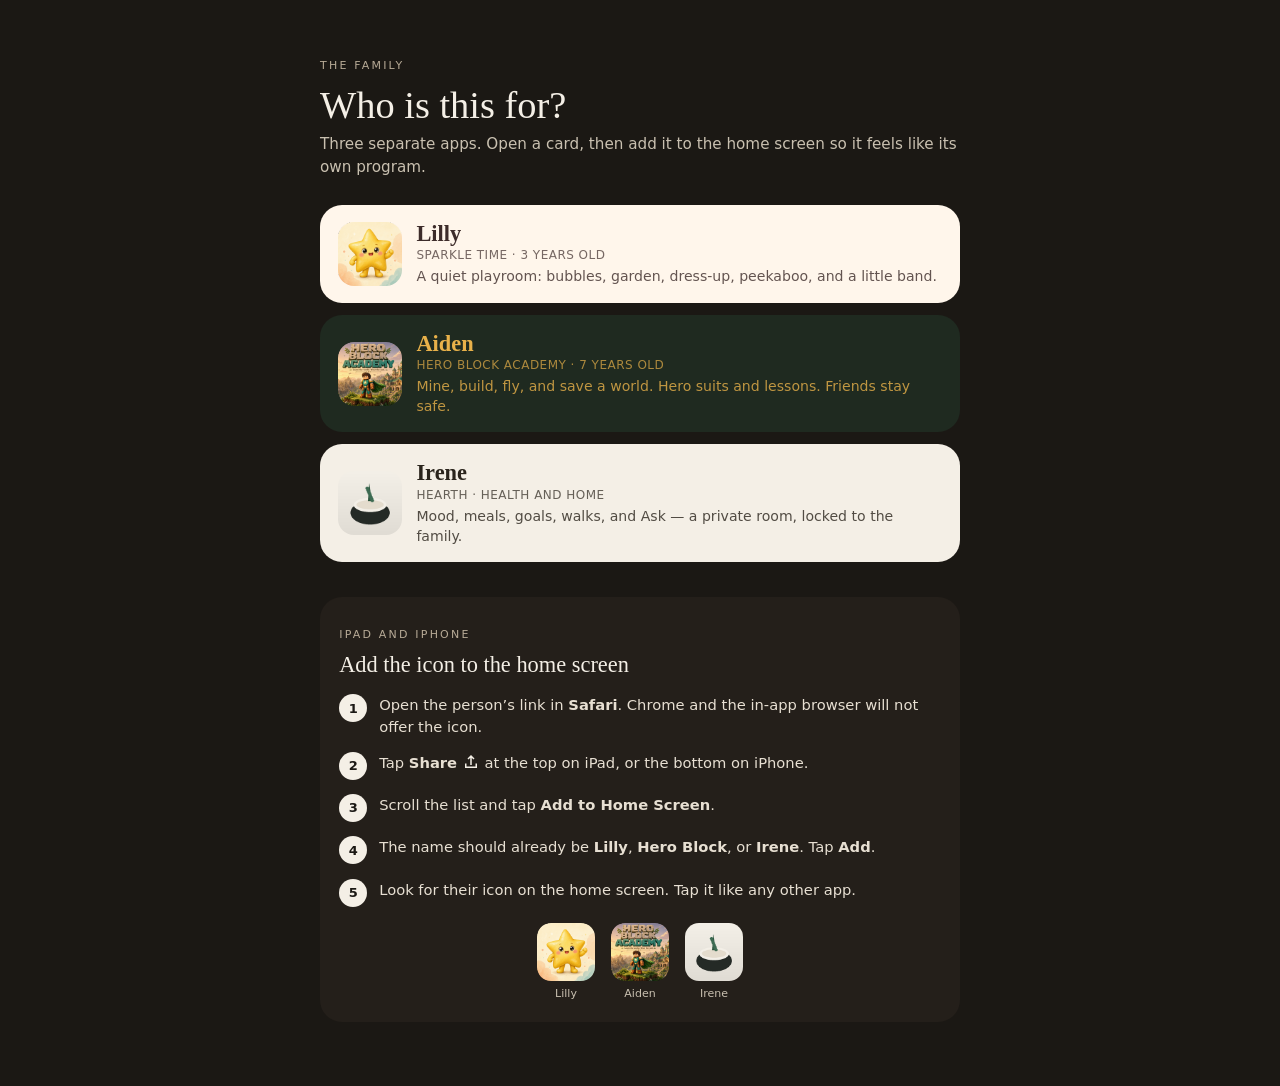
==== commit 252ff5d0: "Refine family app descriptions" ====
--- a/index.html
+++ b/index.html
@@ -33,32 +33,32 @@
 </head>
 <body>
   <main>
-    <p class="k">Three separate homes</p>
+    <p class="k">The family</p>
     <h1>Who is this for?</h1>
-    <p class="lead">Open their card in Safari, then put the icon on the home screen.</p>
+    <p class="lead">Three separate apps. Open a card, then add it to the home screen so it feels like its own program.</p>
 
     <a class="card lilly" href="lilly/">
       <img class="icon" src="icons/lilly-180.png" alt="" />
       <div>
         <strong>Lilly</strong>
-        <em>Sparkle Time · age 3</em>
-        <span>Bubbles, garden, dress-up, peekaboo, band, scribble.</span>
+        <em>Sparkle Time · 3 years old</em>
+        <span>A quiet playroom: bubbles, garden, dress-up, peekaboo, and a little band.</span>
       </div>
     </a>
     <a class="card aiden" href="aiden/">
       <img class="icon" src="icons/aiden-180.png" alt="" />
       <div>
         <strong>Aiden</strong>
-        <em>Hero Block Academy · age 7</em>
-        <span>Build, learn, earn hero suits. No fighting.</span>
+        <em>Hero Block Academy · 7 years old</em>
+        <span>Mine, build, fly, and save a world. Hero suits and lessons. Friends stay safe.</span>
       </div>
     </a>
     <a class="card hearth" href="hearth/">
       <img class="icon" src="icons/irene-180.png" alt="" />
       <div>
         <strong>Irene</strong>
-        <em>Hearth · her apps</em>
-        <span>Balance, workouts, recipes, budget, notes, kitchen.</span>
+        <em>Hearth · health and home</em>
+        <span>Mood, meals, goals, walks, and Ask — a private room, locked to the family.</span>
       </div>
     </a>
 
